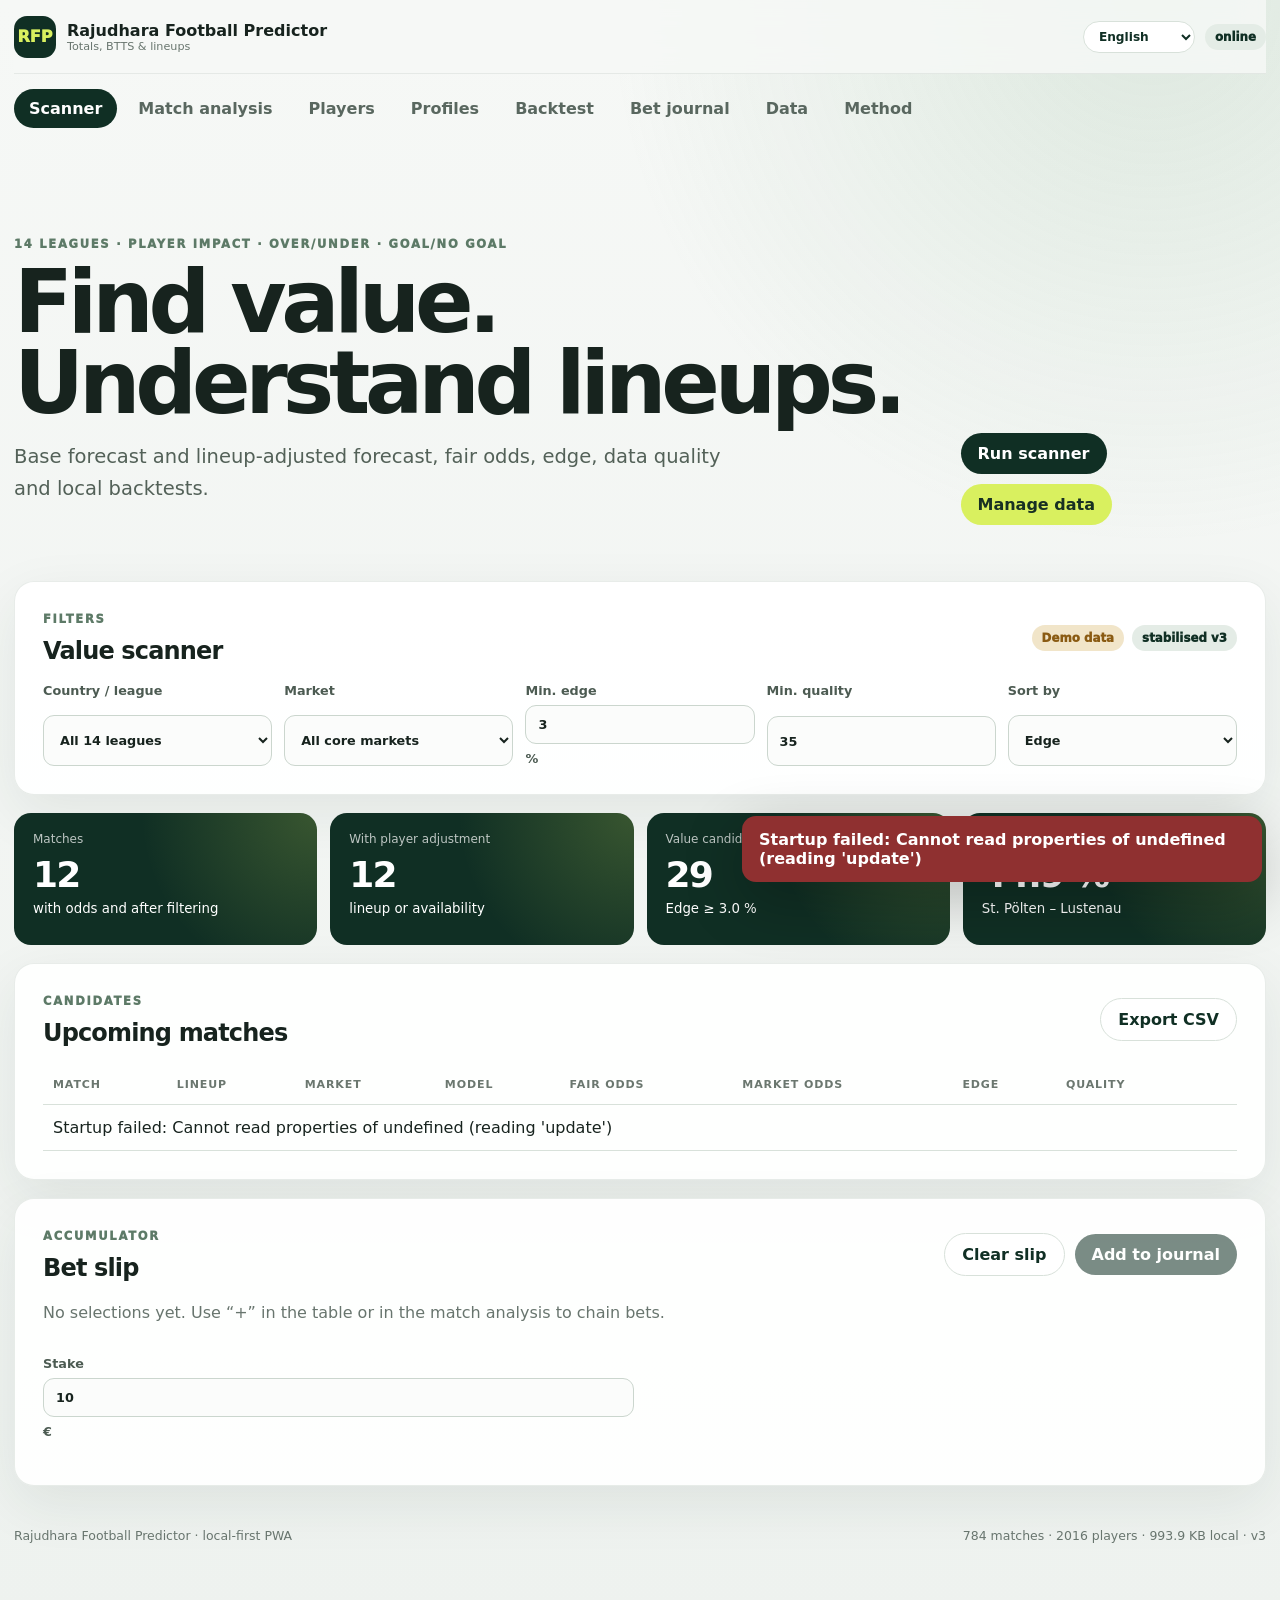
==== index.html @ 9a934f95 "Rajudhara Football Predictor: stabilised, bilingual, with accumulators Local-first PWA for over/unde" ====
<!doctype html>
<html lang="de">
<head>
  <meta charset="utf-8">
  <meta name="viewport" content="width=device-width,initial-scale=1,viewport-fit=cover">
  <meta name="theme-color" content="#102f24">
  <meta name="description" content="Offline-PWA für Over/Under-, Goal/No-Goal- und aufstellungsbereinigte Fußballprognosen">
  <meta name="apple-mobile-web-app-capable" content="yes">
  <link rel="manifest" href="./manifest.webmanifest">
  <link rel="apple-touch-icon" href="./icons/icon-192.png">
  <link rel="stylesheet" href="./styles.css">
  <title>Rajudhara Football Predictor</title>
</head>
<body>
<div class="app">
  <header class="topbar">
    <a class="brand" href="#" data-nav="scanner">
      <span class="logo">RFP</span>
      <span><strong>Rajudhara Football Predictor</strong><small data-i18n="app.tagline">Totals, BTTS & Lineups</small></span>
    </a>
    <div class="top-actions">
      <select id="languageSelect" class="lang-select" data-i18n-label="app.language"></select>
      <span id="onlineBadge" class="badge">online</span>
      <button id="installBtn" class="btn subtle hidden" data-i18n="app.install">Installieren</button>
    </div>
  </header>

  <nav class="main-nav">
    <button class="nav-item active" data-nav="scanner" data-i18n="nav.scanner">Scanner</button>
    <button class="nav-item" data-nav="match" data-i18n="nav.match">Spielanalyse</button>
    <button class="nav-item" data-nav="players" data-i18n="nav.players">Spieler</button>
    <button class="nav-item" data-nav="profiles" data-i18n="nav.profiles">Profile</button>
    <button class="nav-item" data-nav="backtest" data-i18n="nav.backtest">Backtest</button>
    <button class="nav-item" data-nav="bets" data-i18n="nav.bets">Wettjournal</button>
    <button class="nav-item" data-nav="data" data-i18n="nav.data">Daten</button>
    <button class="nav-item" data-nav="method" data-i18n="nav.method">Methodik</button>
  </nav>

  <main>
    <section id="scannerView" class="view active">
      <div class="hero">
        <div>
          <p class="kicker" data-i18n="scanner.kicker">14 Ligen · Spielerimpact · Over/Under · Goal/No Goal</p>
          <h1 data-i18n-html="scanner.title">Value finden.<br>Aufstellungen verstehen.</h1>
          <p class="lead" data-i18n="scanner.lead">Basisprognose und aufstellungsbereinigte Prognose, faire Quoten, Edge, Datenqualität und lokale Backtests.</p>
        </div>
        <div class="hero-actions">
          <button id="refreshScannerBtn" class="btn primary" data-i18n="scanner.compute">Scanner berechnen</button>
          <button class="btn secondary" data-nav="data" data-i18n="scanner.manageData">Daten verwalten</button>
        </div>
      </div>

      <section class="panel">
        <div class="section-head">
          <div><p class="kicker" data-i18n="scanner.filterKicker">Filter</p><h2 data-i18n="scanner.filterTitle">Value-Scanner</h2></div>
          <div class="status-group"><span id="dataState" class="badge warning">Demo-Daten</span><span class="badge" data-i18n="app.stableBadge">stabilisiert v3</span></div>
        </div>
        <div class="filters">
          <label><span data-i18n="scanner.country">Land / Liga</span><select id="leagueFilter"></select></label>
          <label><span data-i18n="scanner.market">Markt</span><select id="marketFilter">
            <option value="all" data-i18n="market.all">Alle Kernmärkte</option>
            <option value="over15" data-i18n="market.over15">Over 1,5</option>
            <option value="over25" data-i18n="market.over25">Over 2,5</option>
            <option value="under25" data-i18n="market.under25">Under 2,5</option>
            <option value="over35" data-i18n="market.over35">Over 3,5</option>
            <option value="bttsYes" data-i18n="market.bttsYes">BTTS Ja</option>
            <option value="bttsNo" data-i18n="market.bttsNo">BTTS Nein</option>
          </select></label>
          <label><span data-i18n="scanner.minEdge">Min. Edge</span><input id="edgeFilter" type="number" step=".5" value="3">%</label>
          <label><span data-i18n="scanner.minQuality">Min. Qualität</span><input id="qualityFilter" type="number" min="0" max="100" value="35"></label>
          <label><span data-i18n="scanner.sort">Sortieren</span><select id="sortFilter"><option value="edge" data-i18n="scanner.sortEdge">Edge</option><option value="quality" data-i18n="scanner.sortQuality">Qualität</option><option value="probability" data-i18n="scanner.sortProbability">Wahrscheinlichkeit</option><option value="date" data-i18n="scanner.sortDate">Datum</option></select></label>
        </div>
      </section>

      <div id="scannerSummary" class="summary-grid"></div>
      <section class="panel">
        <div class="section-head"><div><p class="kicker" data-i18n="scanner.candidates">Kandidaten</p><h2 data-i18n="scanner.currentMatches">Aktuelle Spiele</h2></div><button id="exportScannerBtn" class="btn subtle" data-i18n="scanner.exportCsv">CSV exportieren</button></div>
        <div class="table-wrap"><table><thead><tr><th data-i18n="scanner.thMatch">Spiel</th><th data-i18n="scanner.thLineup">Aufstellung</th><th data-i18n="scanner.thMarket">Markt</th><th data-i18n="scanner.thModel">Modell</th><th data-i18n="scanner.thFairOdds">Faire Quote</th><th data-i18n="scanner.thMarketOdds">Marktquote</th><th data-i18n="scanner.thEdge">Edge</th><th data-i18n="scanner.thQuality">Qualität</th><th></th></tr></thead><tbody id="scannerRows"></tbody></table></div>
      </section>

      <section class="panel" id="slipPanel">
        <div class="section-head">
          <div><p class="kicker" data-i18n="combo.kicker">Kombiwette</p><h2 data-i18n="combo.title">Wettschein</h2></div>
          <div class="button-row"><button id="clearSlipBtn" class="btn subtle" data-i18n="combo.clear">Wettschein leeren</button><button id="slipToJournalBtn" class="btn primary" data-i18n="combo.addToJournal">Als Wette eintragen</button></div>
        </div>
        <div id="slipLegs" class="slip-list"></div>
        <div class="filters slip-controls"><label><span data-i18n="combo.stake">Einsatz</span><input id="slipStake" type="number" min="0.01" step=".01" value="10">€</label></div>
        <div id="slipSummary" class="summary-grid"></div>
        <div id="slipNotes"></div>
      </section>
    </section>

    <section id="matchView" class="view">
      <div class="page-head"><div><p class="kicker" data-i18n="match.kicker">Einzelspiel</p><h1 data-i18n="match.title">Spielanalyse</h1></div><select id="fixtureSelect"></select></div>
      <div id="matchAnalysis"></div>
    </section>

    <section id="playersView" class="view">
      <div class="page-head"><div><p class="kicker" data-i18n="players.kicker">Saisonwerte & Einfluss</p><h1 data-i18n="players.title">Spielerstatistiken</h1></div></div>
      <section class="panel">
        <div class="filters player-filters">
          <label><span data-i18n="players.league">Liga</span><select id="playerLeagueFilter"></select></label>
          <label><span data-i18n="players.team">Team</span><select id="playerTeamFilter"></select></label>
          <label><span data-i18n="players.position">Position</span><select id="playerPositionFilter"><option value="all" data-i18n="players.allPositions">Alle Positionen</option><option>GK</option><option>CB</option><option>FB</option><option>DM</option><option>CM</option><option>AM</option><option>W</option><option>ST</option></select></label>
          <label><span data-i18n="players.search">Suche</span><input id="playerSearch" type="search" data-i18n-placeholder="players.searchPlaceholder" placeholder="Spielername"></label>
          <label><span data-i18n="players.sort">Sortierung</span><select id="playerSort"><option value="total" data-i18n="players.sortTotal">Gesamtimpact</option><option value="attack" data-i18n="players.sortAttack">Offensivimpact</option><option value="defense" data-i18n="players.sortDefense">Defensivimpact</option><option value="minutes" data-i18n="players.sortMinutes">Minuten</option><option value="goals" data-i18n="players.sortGoals">Tore</option></select></label>
        </div>
      </section>
      <div id="playerSummary" class="summary-grid"></div>
      <section class="panel">
        <div class="table-wrap"><table><thead><tr><th data-i18n="players.thPlayer">Spieler</th><th data-i18n="players.thTeam">Team</th><th data-i18n="players.thPos">Pos.</th><th data-i18n="players.thStatus">Status</th><th data-i18n="players.thMin">Min.</th><th data-i18n="players.thGoals">Tore</th><th>xG</th><th data-i18n="players.thAssists">Assists</th><th>xA</th><th data-i18n="players.thAttack">Angriff</th><th data-i18n="players.thDefense">Defensive</th></tr></thead><tbody id="playerRows"></tbody></table></div>
      </section>
    </section>

    <section id="profilesView" class="view">
      <div class="page-head"><div><p class="kicker" data-i18n="profiles.kicker">Torprofile</p><h1 data-i18n="profiles.title">Liga- & Teamprofile</h1></div><select id="profileLeagueSelect"></select></div>
      <div id="leagueProfile"></div>
      <section class="panel"><div class="section-head"><div><p class="kicker" data-i18n="profiles.teams">Teams</p><h2 data-i18n="profiles.homeAway">Heim-/Auswärtsprofile</h2></div></div><div id="teamProfiles" class="profile-grid"></div></section>
    </section>

    <section id="backtestView" class="view">
      <div class="page-head"><div><p class="kicker" data-i18n="backtest.kicker">Walk-forward</p><h1 data-i18n="backtest.title">Backtest-Labor</h1></div></div>
      <section class="panel"><div class="filters"><label><span data-i18n="backtest.league">Liga</span><select id="btLeague"></select></label><label><span data-i18n="backtest.market">Markt</span><select id="btMarket"><option value="over25" data-i18n="market.over25">Over 2,5</option><option value="under25" data-i18n="market.under25">Under 2,5</option><option value="bttsYes" data-i18n="market.bttsYes">BTTS Ja</option><option value="bttsNo" data-i18n="market.bttsNo">BTTS Nein</option></select></label><label><span data-i18n="backtest.minEdge">Min. Edge</span><input id="btEdge" type="number" value="5" step=".5">%</label><label><span data-i18n="backtest.minHistory">Mind. Vorgeschichte</span><input id="btMinHistory" type="number" value="8" min="3"></label><label><span data-i18n="backtest.stake">Einsatz</span><input id="btStake" type="number" value="10" min="1">€</label></div><button id="runBacktestBtn" class="btn primary" data-i18n="backtest.run">Backtest starten</button></section>
      <div id="backtestOutput"></div>
    </section>

    <section id="betsView" class="view">
      <div class="page-head"><div><p class="kicker" data-i18n="bets.kicker">Reale Entscheidungen</p><h1 data-i18n="bets.title">Wettjournal</h1></div><button id="addBetBtn" class="btn primary" data-i18n="bets.add">Wette eintragen</button></div>
      <div id="bankrollCards" class="summary-grid"></div>
      <section class="panel"><div class="table-wrap"><table><thead><tr><th data-i18n="bets.thDate">Datum</th><th data-i18n="bets.thMatch">Spiel</th><th data-i18n="bets.thMarket">Markt</th><th data-i18n="bets.thOdds">Quote</th><th data-i18n="bets.thStake">Einsatz</th><th data-i18n="bets.thStatus">Status</th><th data-i18n="bets.thProfit">G/V</th><th></th></tr></thead><tbody id="betRows"></tbody></table></div></section>
    </section>

    <section id="dataView" class="view">
      <div class="page-head"><div><p class="kicker" data-i18n="data.kicker">Import & Adapter</p><h1 data-i18n="data.title">Daten verwalten</h1></div></div>
      <div class="data-grid">
        <section class="panel"><h2 data-i18n="data.historyTitle">Historische Ergebnisse</h2><p data-i18n="data.historyHint">Football-Data.co.uk-CSV und Rajudhara-Format.</p><label class="dropzone"><input id="historyFile" type="file" accept=".csv,text/csv" multiple><strong data-i18n="data.historyPick">CSV auswählen</strong><span data-i18n="data.historyPickHint">Ergebnisse und Quoten</span></label><div class="button-row"><button id="loadDemoHistoryBtn" class="btn secondary" data-i18n="data.loadDemo">Demo laden</button><button id="clearHistoryBtn" class="btn danger" data-i18n="data.clear">Löschen</button></div><p id="historyStatus" class="muted"></p></section>
        <section class="panel"><h2 data-i18n="data.fixturesTitle">Kommende Spiele</h2><p data-i18n="data.fixturesHint">JSON oder CSV mit Begegnungen und Marktquoten.</p><label class="dropzone"><input id="fixturesFile" type="file" accept=".csv,.json,application/json,text/csv" multiple><strong data-i18n="data.fixturesPick">Fixtures auswählen</strong><span data-i18n="data.csvOrJson">CSV oder JSON</span></label><div class="button-row"><button id="loadDemoFixturesBtn" class="btn secondary" data-i18n="data.loadDemo">Demo laden</button><button id="clearFixturesBtn" class="btn danger" data-i18n="data.clear">Löschen</button></div><p id="fixturesStatus" class="muted"></p></section>
        <section class="panel"><h2 data-i18n="data.playersTitle">Spielerstatistiken</h2><p data-i18n="data.playersHint">Saisonwerte als JSON oder CSV: Minuten, Tore, xG, xA, Schüsse, Defensivwerte und Status.</p><label class="dropzone"><input id="playersFile" type="file" accept=".csv,.json,application/json,text/csv" multiple><strong data-i18n="data.playersPick">Spielerdaten auswählen</strong><span data-i18n="data.csvOrJson">CSV oder JSON</span></label><div class="button-row"><button id="loadDemoPlayersBtn" class="btn secondary" data-i18n="data.loadDemo">Demo laden</button><button id="clearPlayersBtn" class="btn danger" data-i18n="data.clear">Löschen</button></div><p id="playersStatus" class="muted"></p></section>
        <section class="panel"><h2 data-i18n="data.lineupsTitle">Aufstellungen & Ausfälle</h2><p data-i18n="data.lineupsHint">Fixture-bezogene Startelf, Formation, Status und Änderungen.</p><label class="dropzone"><input id="lineupsFile" type="file" accept=".json,application/json"><strong data-i18n="data.lineupsPick">Lineups auswählen</strong><span>JSON</span></label><div class="button-row"><button id="loadDemoLineupsBtn" class="btn secondary" data-i18n="data.loadDemo">Demo laden</button><button id="clearLineupsBtn" class="btn danger" data-i18n="data.clear">Löschen</button></div><p id="lineupsStatus" class="muted"></p></section>
      </div>

      <section class="panel">
        <div class="section-head"><div><p class="kicker" data-i18n="data.systemCheck">Systemcheck</p><h2 data-i18n="data.diagnosticsTitle">Diagnose & Reset</h2></div><div class="button-row"><button id="runDiagnosticsBtn" class="btn secondary" data-i18n="data.runDiagnostics">Diagnose starten</button><button id="resetAppBtn" class="btn danger" data-i18n="data.resetApp">App zurücksetzen</button></div></div>
        <div id="diagnosticOutput" class="diagnostic-grid"><p class="muted" data-i18n="data.diagnosticsHint">Prüft Datenzuordnung, Ligacodes, Quoten, Spieler und Aufstellungen.</p></div>
      </section>

      <section class="panel">
        <div class="section-head"><div><p class="kicker" data-i18n="data.liveKicker">Live-Daten</p><h2 data-i18n="data.liveTitle">Backend-/Proxy-Adapter</h2></div><span class="badge" data-i18n="data.livePrepared">vorbereitet</span></div>
        <p data-i18n-html="data.liveHint">API-Schlüssel gehören nicht in die PWA. <code>data-adapter.example.js</code> beschreibt die normalisierte Schnittstelle.</p>
        <div class="code-line">GET /api/fixtures?leagues=DK1,DK2,...</div>
        <div class="code-line">GET /api/players?league=IT1&amp;season=2026</div>
        <div class="code-line">GET /api/fixtures/:id/lineups</div>
        <div class="code-line">GET /api/fixtures/:id/player-statistics</div>
      </section>
    </section>

    <section id="methodView" class="view">
      <div class="page-head"><div><p class="kicker" data-i18n="method.kicker">Transparent</p><h1 data-i18n="method.title">Methodik</h1></div></div>
      <div class="method-grid">
        <article class="panel"><h2 data-i18n="method.baseTitle">Basismodell</h2><p data-i18n="method.baseText">Ligamittel, Heim-/Auswärtsangriff und gegnerische Defensive ergeben die Basiswerte λ Heim und λ Auswärts.</p></article>
        <article class="panel"><h2 data-i18n="method.playerTitle">Spielerimpact</h2><p data-i18n="method.playerText">Spielerwerte werden in offensiven und defensiven xG-Einfluss umgerechnet. Einsatzminuten bestimmen die Zuverlässigkeit.</p></article>
        <article class="panel"><h2 data-i18n="method.lineupTitle">Aufstellungsanpassung</h2><p data-i18n="method.lineupText">Die tatsächliche oder erwartete Startelf wird mit der üblichen Stammelf verglichen. Erst danach wird die Torverteilung neu berechnet.</p></article>
        <article class="panel"><h2 data-i18n="method.marketsTitle">Märkte</h2><p data-i18n="method.marketsText">Over 1,5, Over/Under 2,5, Over 3,5 und BTTS Ja/Nein folgen aus der angepassten Score-Matrix.</p></article>
        <article class="panel"><h2 data-i18n="method.valueTitle">Value</h2><p data-i18n-html="method.valueText"><strong>Faire Quote = 1 / p</strong><br><strong>Edge = p × Quote − 1</strong></p></article>
        <article class="panel"><h2 data-i18n="method.limitsTitle">Grenzen</h2><p data-i18n="method.limitsText">Spielergewichte sind transparent, aber zunächst heuristisch. Sie müssen mit echten historischen Aufstellungen kalibriert werden.</p></article>
      </div>
      <section class="panel warning-box"><strong data-i18n="method.disclaimerLabel">Hinweis:</strong> <span data-i18n="method.disclaimer">Analysewerkzeug, keine Gewinnzusage. Die mitgelieferten Demo-Daten sind synthetisch.</span></section>
    </section>
  </main>

  <footer><span data-i18n="app.footer">Rajudhara Football Predictor · local-first PWA</span><span id="storageInfo"></span></footer>
</div>

<dialog id="betDialog"><form id="betForm" method="dialog"><div class="dialog-head"><h2 data-i18n="bets.add">Wette eintragen</h2><button value="cancel" class="icon-btn">×</button></div><div class="form-grid"><label><span data-i18n="bets.formDate">Datum</span><input name="date" type="date" required></label><label><span data-i18n="bets.formMatch">Spiel</span><input name="match" required></label><label><span data-i18n="bets.formMarket">Markt</span><select name="market"><option value="over25" data-i18n="market.over25">Over 2,5</option><option value="under25" data-i18n="market.under25">Under 2,5</option><option value="bttsYes" data-i18n="market.bttsYes">BTTS Ja</option><option value="bttsNo" data-i18n="market.bttsNo">BTTS Nein</option><option value="combo" data-i18n="market.combo">Kombi</option></select></label><label><span data-i18n="bets.formOdds">Quote</span><input name="odds" type="number" step=".01" min="1.01" required></label><label><span data-i18n="bets.formStake">Einsatz €</span><input name="stake" type="number" step=".01" min=".01" required></label><label><span data-i18n="bets.formStatus">Status</span><select name="status"><option value="open" data-i18n="betStatus.open">offen</option><option value="won" data-i18n="betStatus.won">gewonnen</option><option value="lost" data-i18n="betStatus.lost">verloren</option><option value="void" data-i18n="betStatus.void">storniert</option></select></label><label class="full"><span data-i18n="bets.formNote">Notiz</span><textarea name="note" rows="3"></textarea></label></div><div class="dialog-actions"><button value="cancel" class="btn subtle" data-i18n="bets.cancel">Abbrechen</button><button value="default" class="btn primary" data-i18n="bets.save">Speichern</button></div></form></dialog>
<div id="toast" class="toast hidden" role="status" aria-live="polite"></div>
<script type="module" src="./app.js"></script>
</body>
</html>
---- styles.css ----
:root{font-family:Inter,ui-sans-serif,system-ui,-apple-system,BlinkMacSystemFont,"Segoe UI",sans-serif;color:#17231e;background:#eef2ef;--ink:#17231e;--muted:#68756e;--line:#d8e1da;--surface:rgba(255,255,255,.93);--primary:#102f24;--accent:#d9f05f;--soft:#e4ece6;--danger:#8f3030;--warning:#8a5b13;--shadow:0 18px 55px rgba(25,56,38,.08)}*{box-sizing:border-box}html{min-height:100%;background:#eef2ef}body{margin:0;min-height:100%;background:radial-gradient(circle at 90% 0,rgba(117,166,126,.19),transparent 34rem),linear-gradient(#f6f8f6,#eef2ef)}button,input,select,textarea{font:inherit}button{cursor:pointer}a{color:inherit;text-decoration:none}input,select,textarea{width:100%;padding:11px 12px;border:1px solid #cbd6ce;border-radius:11px;background:#fbfcfb;color:var(--ink)}label{display:grid;gap:7px;font-size:.8rem;font-weight:800;color:#4c5b52}h1,h2,h3,p{margin-top:0}h1{margin-bottom:17px;font-size:clamp(2.4rem,7vw,5.4rem);line-height:.94;letter-spacing:-.06em}h2{letter-spacing:-.035em}p{line-height:1.65}.app{width:min(1260px,calc(100% - 28px));margin:auto;padding-bottom:60px}.topbar{min-height:74px;position:sticky;top:0;z-index:30;display:flex;align-items:center;justify-content:space-between;background:rgba(246,248,246,.84);backdrop-filter:blur(15px);border-bottom:1px solid rgba(25,60,38,.08)}.brand{display:flex;align-items:center;gap:11px}.brand>span:last-child{display:grid}.brand small{color:var(--muted);font-size:.7rem}.logo{width:42px;aspect-ratio:1;border-radius:13px;display:grid;place-items:center;background:var(--primary);color:var(--accent);font-weight:950}.top-actions,.button-row,.hero-actions{display:flex;gap:10px;align-items:center;flex-wrap:wrap}.main-nav{display:flex;gap:6px;padding:15px 0;overflow-x:auto;scrollbar-width:none}.main-nav::-webkit-scrollbar{display:none}.nav-item{border:0;padding:10px 15px;border-radius:999px;background:transparent;color:#59675f;font-weight:850;white-space:nowrap}.nav-item.active{background:var(--primary);color:#fff}.view{display:none}.view.active{display:block}.hero{min-height:420px;padding:clamp(35px,7vw,80px) 0 38px;display:grid;grid-template-columns:minmax(0,1.5fr) minmax(230px,.5fr);gap:30px;align-items:end}.lead{max-width:730px;color:#536158;font-size:clamp(1.02rem,2vw,1.22rem)}.kicker{margin-bottom:8px;color:#5d7a67;font-size:.72rem;font-weight:950;letter-spacing:.15em;text-transform:uppercase}.btn{border:0;border-radius:999px;padding:11px 17px;font-weight:900;display:inline-flex;align-items:center;justify-content:center}.btn.primary{background:var(--primary);color:#fff}.btn.secondary{background:var(--accent);color:#183023}.btn.subtle{background:#fff;color:var(--primary);border:1px solid var(--line)}.btn.danger{background:#f2dddd;color:var(--danger)}.btn:hover{transform:translateY(-1px)}.badge,.rating-pill{display:inline-flex;padding:6px 10px;border-radius:999px;background:var(--soft);color:var(--primary);font-size:.74rem;font-weight:950}.badge.warning{background:#f1e5c9;color:var(--warning)}.badge.offline{background:#f2dddd;color:var(--danger)}.hidden{display:none!important}.muted{color:var(--muted)}.panel{margin-top:18px;padding:clamp(18px,3vw,28px);border:1px solid rgba(34,73,46,.10);border-radius:20px;background:var(--surface);box-shadow:var(--shadow)}.section-head,.page-head{display:flex;align-items:center;justify-content:space-between;gap:18px}.section-head{margin-bottom:18px}.section-head h2{margin:0}.page-head{margin:44px 0 20px;align-items:end}.page-head select{width:min(390px,100%)}.filters{display:grid;grid-template-columns:repeat(5,minmax(130px,1fr));gap:12px}.summary-grid{display:grid;grid-template-columns:repeat(auto-fit,minmax(190px,1fr));gap:13px;margin-top:18px}.summary-card{padding:19px;border-radius:17px;background:var(--primary);color:#fff;min-height:132px;background-image:radial-gradient(circle at top right,rgba(217,240,95,.20),transparent 11rem)}.summary-card span{display:block;opacity:.72;font-size:.75rem}.summary-card strong{display:block;margin:8px 0 3px;font-size:2.25rem;letter-spacing:-.05em}.table-wrap{overflow-x:auto}table{width:100%;border-collapse:collapse}th,td{padding:13px 10px;text-align:left;border-bottom:1px solid var(--line);white-space:nowrap}th{color:#6b776f;font-size:.69rem;letter-spacing:.08em;text-transform:uppercase}.edge-positive{color:#25703f;font-weight:950}.edge-negative{color:#9b3a3a;font-weight:900}.quality{width:90px;height:7px;border-radius:99px;background:#e4e9e5;overflow:hidden}.quality>span{display:block;height:100%;background:#66856f}.match-hero{display:grid;grid-template-columns:1fr auto 1fr;align-items:center;gap:20px;padding:26px;text-align:center;background:var(--primary);color:white;border-radius:20px}.team-name{font-size:clamp(1.25rem,4vw,2.2rem);font-weight:950}.versus{color:var(--accent);font-weight:950}.score-matrix{display:grid;grid-template-columns:repeat(6,1fr);gap:6px}.score-cell{padding:9px 5px;border-radius:9px;background:#f0f4f1;text-align:center;font-size:.74rem}.market-grid,.profile-grid,.method-grid{display:grid;grid-template-columns:repeat(3,minmax(0,1fr));gap:14px}.market-card{padding:18px;border:1px solid var(--line);border-radius:15px;background:#f8faf8}.market-card strong{font-size:1.7rem}.market-meta{display:grid;grid-template-columns:1fr 1fr;gap:7px;margin-top:12px;color:var(--muted);font-size:.78rem}.two-col{display:grid;grid-template-columns:1fr 1fr;gap:18px}.dropzone{min-height:150px;border:2px dashed #bfd0c2;border-radius:16px;display:grid;place-content:center;text-align:center;background:#f8faf8}.dropzone input{display:none}.dropzone span{font-weight:500;color:var(--muted)}.code-line{padding:11px 13px;margin-top:8px;border-radius:10px;background:#15221b;color:#d9f05f;font-family:ui-monospace,monospace;font-size:.84rem}.profile-card{padding:17px;border:1px solid var(--line);border-radius:15px;background:#f8faf8}.stat-list{display:grid;grid-template-columns:1fr auto;gap:7px 15px;font-size:.85rem}.stat-list span:nth-child(even){font-weight:900}.warning-box{border-left:5px solid #d3a740}.form-grid{display:grid;grid-template-columns:repeat(2,minmax(0,1fr));gap:13px}.form-grid .full{grid-column:1/-1}dialog{width:min(620px,calc(100% - 24px));border:0;border-radius:20px;padding:23px;box-shadow:0 30px 90px rgba(0,0,0,.25)}dialog::backdrop{background:rgba(10,24,17,.6);backdrop-filter:blur(3px)}.dialog-head,.dialog-actions{display:flex;align-items:center;justify-content:space-between;gap:12px}.dialog-actions{justify-content:flex-end;margin-top:18px}.icon-btn{width:35px;height:35px;border:0;border-radius:50%;font-size:1.2rem}footer{display:flex;justify-content:space-between;gap:16px;padding:42px 0 12px;color:var(--muted);font-size:.78rem}@media(max-width:950px){.hero{grid-template-columns:1fr;min-height:auto}.filters{grid-template-columns:repeat(2,1fr)}.market-grid,.profile-grid,.method-grid{grid-template-columns:repeat(2,1fr)}}@media(max-width:650px){.app{width:min(100% - 18px,1260px)}.brand small{display:none}.hero{padding-top:32px}.hero-actions,.button-row{width:100%}.hero-actions .btn,.button-row .btn{flex:1}.section-head,.page-head{align-items:flex-start;flex-direction:column}.filters,.two-col,.market-grid,.profile-grid,.method-grid,.form-grid{grid-template-columns:1fr}.match-hero{grid-template-columns:1fr}.score-matrix{grid-template-columns:repeat(4,1fr)}footer{flex-direction:column}}
/* Player and lineup extension */
.data-grid{display:grid;grid-template-columns:repeat(2,minmax(0,1fr));gap:18px}.player-filters{grid-template-columns:repeat(5,minmax(130px,1fr))}.lineup-grid{display:grid;grid-template-columns:repeat(2,minmax(0,1fr));gap:18px}.lineup-team{padding:18px;border:1px solid var(--line);border-radius:16px;background:#f8faf8}.lineup-head{display:flex;justify-content:space-between;gap:12px;align-items:start;margin-bottom:12px}.formation{font-weight:950;color:var(--primary)}.starter-list{display:grid;gap:7px}.starter-row{display:grid;grid-template-columns:minmax(0,1fr) auto auto;gap:10px;align-items:center;padding:9px 10px;border-radius:10px;background:white;border:1px solid #e2e8e3}.starter-row small{color:var(--muted)}.status-available{color:#25703f}.status-injured,.status-suspended{color:#a13b3b}.status-doubtful{color:#9a6b17}.impact-positive{color:#25703f;font-weight:900}.impact-negative{color:#a13b3b;font-weight:900}.adjustment-grid{display:grid;grid-template-columns:repeat(4,minmax(0,1fr));gap:10px}.adjustment-card{padding:14px;border-radius:13px;background:#f1f5f2}.adjustment-card span{display:block;color:var(--muted);font-size:.73rem}.adjustment-card strong{font-size:1.25rem}.insight-list{display:grid;gap:8px}.insight{padding:11px 13px;border-radius:11px;background:#f6f8f6;border-left:4px solid #839d88}.insight.missing{border-left-color:#c35e5e}.lineup-badge{display:inline-flex;padding:5px 9px;border-radius:999px;background:#e4ece6;color:#173d26;font-size:.7rem;font-weight:900}.lineup-badge.official{background:#d9f05f}.lineup-badge.none{background:#f1e5c9;color:#8a5b13}.player-name{display:grid}.player-name small{color:var(--muted)}
@media(max-width:950px){.data-grid,.lineup-grid{grid-template-columns:1fr}.player-filters{grid-template-columns:repeat(2,1fr)}.adjustment-grid{grid-template-columns:repeat(2,1fr)}}
@media(max-width:650px){.data-grid,.player-filters,.adjustment-grid{grid-template-columns:1fr}.starter-row{grid-template-columns:1fr auto}}
.status-group{display:flex;gap:8px;align-items:center;flex-wrap:wrap}.toast{position:fixed;right:18px;bottom:18px;z-index:100;max-width:min(520px,calc(100% - 36px));padding:14px 17px;border-radius:14px;background:#173d2d;color:#fff;box-shadow:0 18px 60px rgba(0,0,0,.24);font-weight:800}.toast.success{background:#24633b}.toast.warning{background:#8a5b13}.toast.error{background:#8f3030}.diagnostic-grid{display:grid;grid-template-columns:repeat(auto-fit,minmax(170px,1fr));gap:10px}.diagnostic-item,.diagnostic-grid>div{padding:13px;border:1px solid var(--line);border-radius:12px;background:#f7faf8;display:grid;gap:4px}.diagnostic-item span,.diagnostic-grid>div span{font-size:.74rem;color:var(--muted)}.diagnostic-item.ok{border-left:4px solid #4e8b60}.diagnostic-item.warning{border-left:4px solid #d3a740}.diagnostic-item.error{border-left:4px solid #a94747}.btn:disabled{opacity:.55;cursor:wait;transform:none}.lineup-badge{display:inline-flex;padding:5px 9px;border-radius:999px;background:#e5ece7;color:#31543d;font-size:.7rem;font-weight:900}.lineup-badge.official{background:#d9f05f;color:#183023}.lineup-badge.none{background:#eee;color:#6d746f}.lineup-grid{display:grid;grid-template-columns:repeat(2,minmax(0,1fr));gap:15px}.lineup-team{padding:16px;border:1px solid var(--line);border-radius:15px;background:#f8faf8}.lineup-head,.starter-row{display:flex;align-items:center;justify-content:space-between;gap:10px}.starter-row{padding:9px 0;border-top:1px solid var(--line)}.starter-row:first-child{border-top:0}.player-name{display:grid;margin-right:auto}.player-name small{color:var(--muted)}.formation{display:inline-flex;padding:4px 8px;border-radius:999px;background:var(--soft);font-size:.7rem;font-weight:850}.adjustment-grid{display:grid;grid-template-columns:repeat(4,minmax(0,1fr));gap:10px}.adjustment-card{padding:14px;border-radius:13px;background:#f3f6f4;display:grid;gap:4px}.adjustment-card span{font-size:.76rem;color:var(--muted)}.adjustment-card strong{font-size:1.35rem}.impact-positive{color:#287341;font-weight:900}.impact-negative{color:#a13e3e;font-weight:900}.insight-list{display:grid;gap:8px;margin-top:14px}.insight{padding:11px 13px;border-radius:11px;background:#f0f4f1}.insight.missing{border-left:4px solid #b04b4b}.insight.replacement{border-left:4px solid #51815f}.data-grid{display:grid;grid-template-columns:repeat(2,minmax(0,1fr));gap:18px}@media(max-width:760px){.lineup-grid,.adjustment-grid,.data-grid{grid-template-columns:1fr}.toast{left:9px;right:9px;bottom:9px;max-width:none}}

.lang-select{width:auto;min-width:112px;padding:7px 11px;border-radius:999px;border:1px solid var(--line);background:#fff;color:var(--primary);font-size:.76rem;font-weight:850}

.row-actions{display:flex;gap:6px;align-items:center}.slip-toggle{padding:6px 11px;font-size:.95rem;line-height:1}.slip-toggle.active{background:var(--primary);color:#fff;border-color:var(--primary)}.slip-list{display:grid;gap:8px;margin-bottom:14px}.slip-row{display:grid;grid-template-columns:1fr auto auto auto;gap:12px;align-items:center;padding:11px 13px;border:1px solid var(--line);border-radius:13px;background:#f8faf8;font-size:.88rem}.slip-row b{font-weight:950}.slip-remove{padding:3px 10px;line-height:1.2}.slip-controls{grid-template-columns:repeat(2,minmax(130px,1fr))}.slip-note{margin:14px 0 0;padding:13px 15px;border-radius:13px;background:#f8f4e8;font-size:.86rem}.market-actions{display:flex;align-items:center;gap:8px;margin-top:12px;color:var(--muted);font-size:.76rem}@media(max-width:650px){.slip-row{grid-template-columns:1fr auto}}
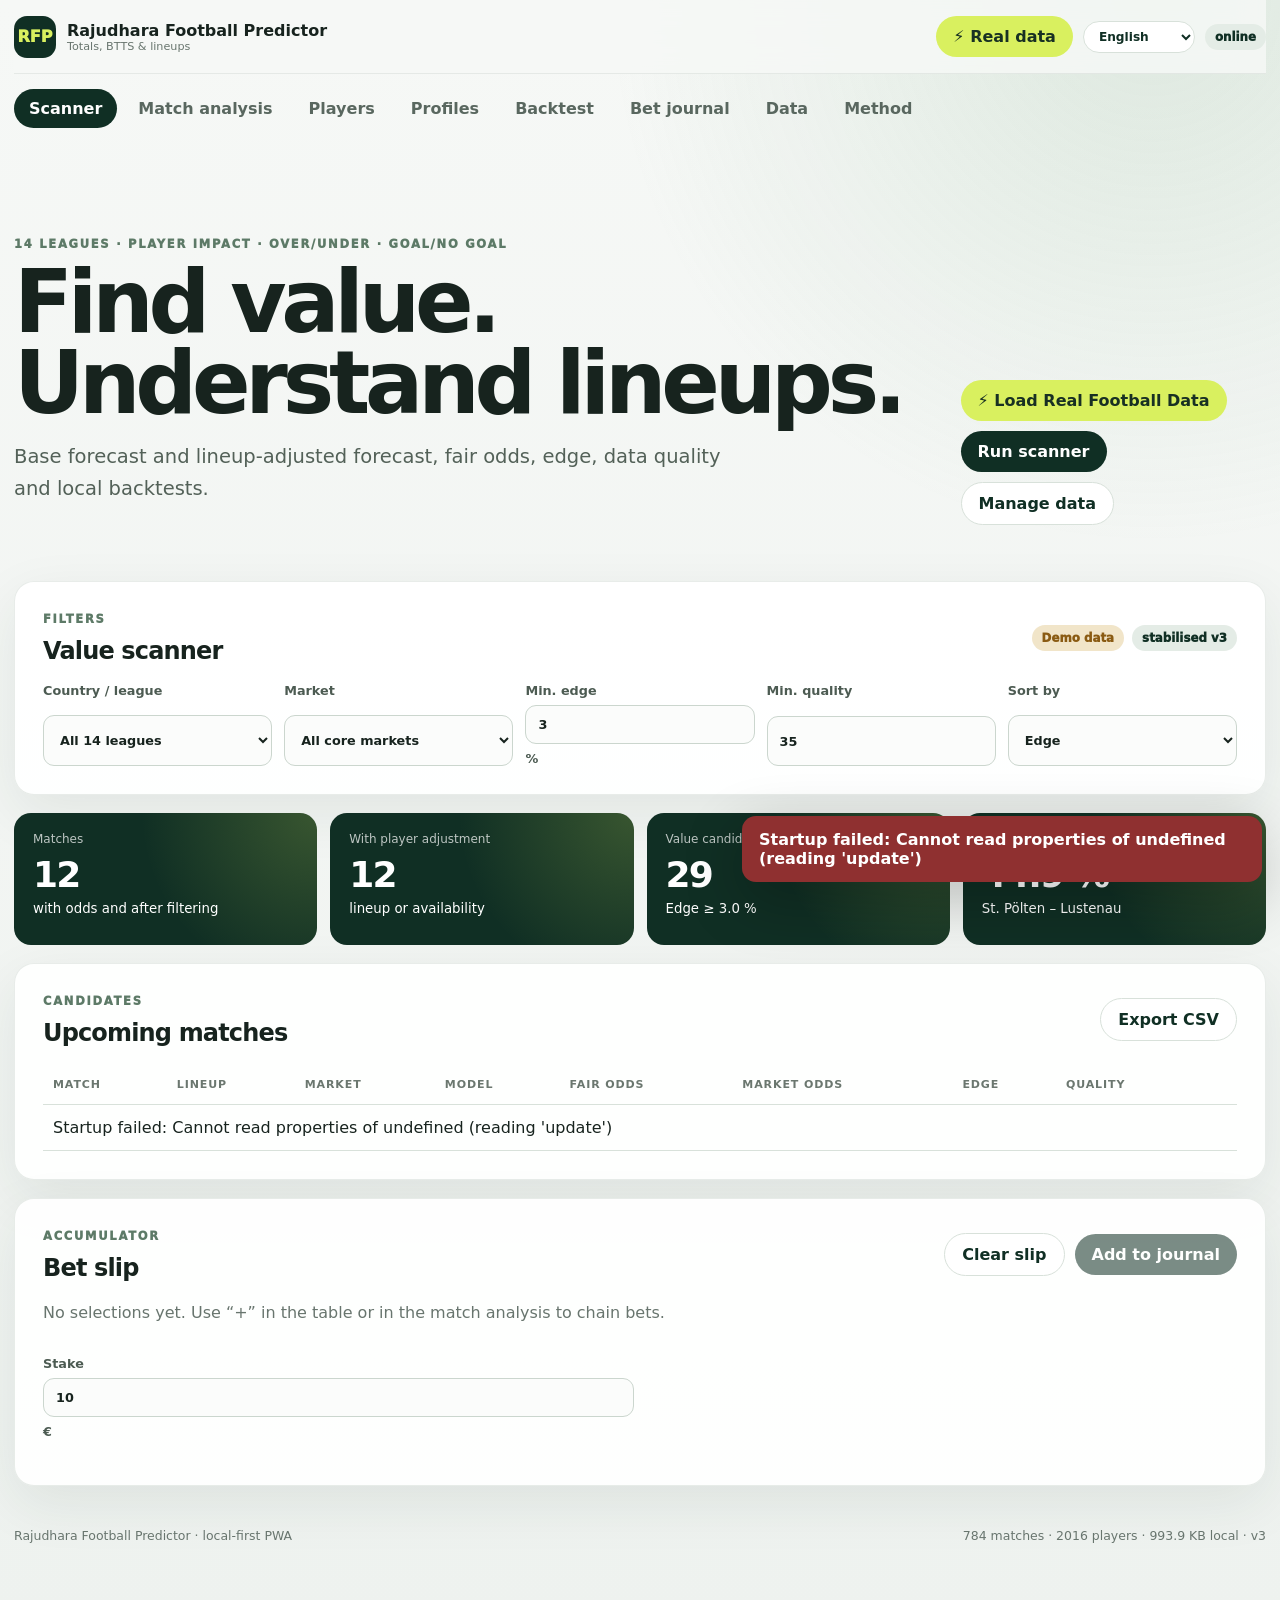
==== commit 8b167b77: "feat: add 1-click real football data integration" ====
--- a/index.html
+++ b/index.html
@@ -19,6 +19,7 @@
       <span><strong>Rajudhara Football Predictor</strong><small data-i18n="app.tagline">Totals, BTTS & Lineups</small></span>
     </a>
     <div class="top-actions">
+      <button id="loadRealDataTopBtn" class="btn secondary" data-i18n="scanner.loadRealData">⚡ Echte Daten</button>
       <select id="languageSelect" class="lang-select" data-i18n-label="app.language"></select>
       <span id="onlineBadge" class="badge">online</span>
       <button id="installBtn" class="btn subtle hidden" data-i18n="app.install">Installieren</button>
@@ -45,8 +46,9 @@
           <p class="lead" data-i18n="scanner.lead">Basisprognose und aufstellungsbereinigte Prognose, faire Quoten, Edge, Datenqualität und lokale Backtests.</p>
         </div>
         <div class="hero-actions">
+          <button id="loadRealDataHeroBtn" class="btn secondary" data-i18n="scanner.loadRealDataHero">⚡ Echte Fußball-Daten laden</button>
           <button id="refreshScannerBtn" class="btn primary" data-i18n="scanner.compute">Scanner berechnen</button>
-          <button class="btn secondary" data-nav="data" data-i18n="scanner.manageData">Daten verwalten</button>
+          <button class="btn subtle" data-nav="data" data-i18n="scanner.manageData">Daten verwalten</button>
         </div>
       </div>
 
@@ -132,11 +134,28 @@
 
     <section id="dataView" class="view">
       <div class="page-head"><div><p class="kicker" data-i18n="data.kicker">Import & Adapter</p><h1 data-i18n="data.title">Daten verwalten</h1></div></div>
+      <section class="panel real-data-panel">
+        <div class="section-head">
+          <div>
+            <p class="kicker" data-i18n="data.realKicker">1-Klick Daten</p>
+            <h2 data-i18n="data.realTitle">Echte Fußball-Daten</h2>
+          </div>
+          <button id="loadAllRealBtn" class="btn secondary" data-i18n="data.loadAllReal">⚡ Echte Daten laden (1-Klick)</button>
+        </div>
+        <p data-i18n="data.realHint">Lade echte Ergebnisse (3.800+ Spiele), Marktquoten, Fixtures, Kaderspieler und Aufstellungen per Klick in die App.</p>
+        <div class="button-row">
+          <button id="loadRealHistoryBtn" class="btn subtle" data-i18n="data.loadRealData">Reale Historie</button>
+          <button id="loadRealFixturesBtn" class="btn subtle" data-i18n="data.loadRealData">Reale Fixtures</button>
+          <button id="loadRealPlayersBtn" class="btn subtle" data-i18n="data.loadRealData">Reale Spieler</button>
+          <button id="loadRealLineupsBtn" class="btn subtle" data-i18n="data.loadRealData">Reale Aufstellungen</button>
+        </div>
+      </section>
+
       <div class="data-grid">
-        <section class="panel"><h2 data-i18n="data.historyTitle">Historische Ergebnisse</h2><p data-i18n="data.historyHint">Football-Data.co.uk-CSV und Rajudhara-Format.</p><label class="dropzone"><input id="historyFile" type="file" accept=".csv,text/csv" multiple><strong data-i18n="data.historyPick">CSV auswählen</strong><span data-i18n="data.historyPickHint">Ergebnisse und Quoten</span></label><div class="button-row"><button id="loadDemoHistoryBtn" class="btn secondary" data-i18n="data.loadDemo">Demo laden</button><button id="clearHistoryBtn" class="btn danger" data-i18n="data.clear">Löschen</button></div><p id="historyStatus" class="muted"></p></section>
-        <section class="panel"><h2 data-i18n="data.fixturesTitle">Kommende Spiele</h2><p data-i18n="data.fixturesHint">JSON oder CSV mit Begegnungen und Marktquoten.</p><label class="dropzone"><input id="fixturesFile" type="file" accept=".csv,.json,application/json,text/csv" multiple><strong data-i18n="data.fixturesPick">Fixtures auswählen</strong><span data-i18n="data.csvOrJson">CSV oder JSON</span></label><div class="button-row"><button id="loadDemoFixturesBtn" class="btn secondary" data-i18n="data.loadDemo">Demo laden</button><button id="clearFixturesBtn" class="btn danger" data-i18n="data.clear">Löschen</button></div><p id="fixturesStatus" class="muted"></p></section>
-        <section class="panel"><h2 data-i18n="data.playersTitle">Spielerstatistiken</h2><p data-i18n="data.playersHint">Saisonwerte als JSON oder CSV: Minuten, Tore, xG, xA, Schüsse, Defensivwerte und Status.</p><label class="dropzone"><input id="playersFile" type="file" accept=".csv,.json,application/json,text/csv" multiple><strong data-i18n="data.playersPick">Spielerdaten auswählen</strong><span data-i18n="data.csvOrJson">CSV oder JSON</span></label><div class="button-row"><button id="loadDemoPlayersBtn" class="btn secondary" data-i18n="data.loadDemo">Demo laden</button><button id="clearPlayersBtn" class="btn danger" data-i18n="data.clear">Löschen</button></div><p id="playersStatus" class="muted"></p></section>
-        <section class="panel"><h2 data-i18n="data.lineupsTitle">Aufstellungen & Ausfälle</h2><p data-i18n="data.lineupsHint">Fixture-bezogene Startelf, Formation, Status und Änderungen.</p><label class="dropzone"><input id="lineupsFile" type="file" accept=".json,application/json"><strong data-i18n="data.lineupsPick">Lineups auswählen</strong><span>JSON</span></label><div class="button-row"><button id="loadDemoLineupsBtn" class="btn secondary" data-i18n="data.loadDemo">Demo laden</button><button id="clearLineupsBtn" class="btn danger" data-i18n="data.clear">Löschen</button></div><p id="lineupsStatus" class="muted"></p></section>
+        <section class="panel"><h2 data-i18n="data.historyTitle">Historische Ergebnisse</h2><p data-i18n="data.historyHint">Football-Data.co.uk-CSV und Rajudhara-Format.</p><label class="dropzone"><input id="historyFile" type="file" accept=".csv,text/csv" multiple><strong data-i18n="data.historyPick">CSV auswählen</strong><span data-i18n="data.historyPickHint">Ergebnisse und Quoten</span></label><div class="button-row"><button id="loadRealHistoryBtnCard" class="btn secondary" data-i18n="data.loadRealData">Echt</button><button id="loadDemoHistoryBtn" class="btn subtle" data-i18n="data.loadDemo">Demo laden</button><button id="clearHistoryBtn" class="btn danger" data-i18n="data.clear">Löschen</button></div><p id="historyStatus" class="muted"></p></section>
+        <section class="panel"><h2 data-i18n="data.fixturesTitle">Kommende Spiele</h2><p data-i18n="data.fixturesHint">JSON oder CSV mit Begegnungen und Marktquoten.</p><label class="dropzone"><input id="fixturesFile" type="file" accept=".csv,.json,application/json,text/csv" multiple><strong data-i18n="data.fixturesPick">Fixtures auswählen</strong><span data-i18n="data.csvOrJson">CSV oder JSON</span></label><div class="button-row"><button id="loadRealFixturesBtnCard" class="btn secondary" data-i18n="data.loadRealData">Echt</button><button id="loadDemoFixturesBtn" class="btn subtle" data-i18n="data.loadDemo">Demo laden</button><button id="clearFixturesBtn" class="btn danger" data-i18n="data.clear">Löschen</button></div><p id="fixturesStatus" class="muted"></p></section>
+        <section class="panel"><h2 data-i18n="data.playersTitle">Spielerstatistiken</h2><p data-i18n="data.playersHint">Saisonwerte als JSON oder CSV: Minuten, Tore, xG, xA, Schüsse, Defensivwerte und Status.</p><label class="dropzone"><input id="playersFile" type="file" accept=".csv,.json,application/json,text/csv" multiple><strong data-i18n="data.playersPick">Spielerdaten auswählen</strong><span data-i18n="data.csvOrJson">CSV oder JSON</span></label><div class="button-row"><button id="loadRealPlayersBtnCard" class="btn secondary" data-i18n="data.loadRealData">Echt</button><button id="loadDemoPlayersBtn" class="btn subtle" data-i18n="data.loadDemo">Demo laden</button><button id="clearPlayersBtn" class="btn danger" data-i18n="data.clear">Löschen</button></div><p id="playersStatus" class="muted"></p></section>
+        <section class="panel"><h2 data-i18n="data.lineupsTitle">Aufstellungen & Ausfälle</h2><p data-i18n="data.lineupsHint">Fixture-bezogene Startelf, Formation, Status und Änderungen.</p><label class="dropzone"><input id="lineupsFile" type="file" accept=".json,application/json"><strong data-i18n="data.lineupsPick">Lineups auswählen</strong><span>JSON</span></label><div class="button-row"><button id="loadRealLineupsBtnCard" class="btn secondary" data-i18n="data.loadRealData">Echt</button><button id="loadDemoLineupsBtn" class="btn subtle" data-i18n="data.loadDemo">Demo laden</button><button id="clearLineupsBtn" class="btn danger" data-i18n="data.clear">Löschen</button></div><p id="lineupsStatus" class="muted"></p></section>
       </div>
 
       <section class="panel">
--- a/styles.css
+++ b/styles.css
@@ -8,3 +8,6 @@
 .lang-select{width:auto;min-width:112px;padding:7px 11px;border-radius:999px;border:1px solid var(--line);background:#fff;color:var(--primary);font-size:.76rem;font-weight:850}
 
 .row-actions{display:flex;gap:6px;align-items:center}.slip-toggle{padding:6px 11px;font-size:.95rem;line-height:1}.slip-toggle.active{background:var(--primary);color:#fff;border-color:var(--primary)}.slip-list{display:grid;gap:8px;margin-bottom:14px}.slip-row{display:grid;grid-template-columns:1fr auto auto auto;gap:12px;align-items:center;padding:11px 13px;border:1px solid var(--line);border-radius:13px;background:#f8faf8;font-size:.88rem}.slip-row b{font-weight:950}.slip-remove{padding:3px 10px;line-height:1.2}.slip-controls{grid-template-columns:repeat(2,minmax(130px,1fr))}.slip-note{margin:14px 0 0;padding:13px 15px;border-radius:13px;background:#f8f4e8;font-size:.86rem}.market-actions{display:flex;align-items:center;gap:8px;margin-top:12px;color:var(--muted);font-size:.76rem}@media(max-width:650px){.slip-row{grid-template-columns:1fr auto}}
+.badge.success{background:#d9f05f;color:#183023}
+.real-data-panel{border:2px solid var(--accent);background:linear-gradient(135deg, rgba(217,240,95,0.12), rgba(16,47,36,0.04))}
+
